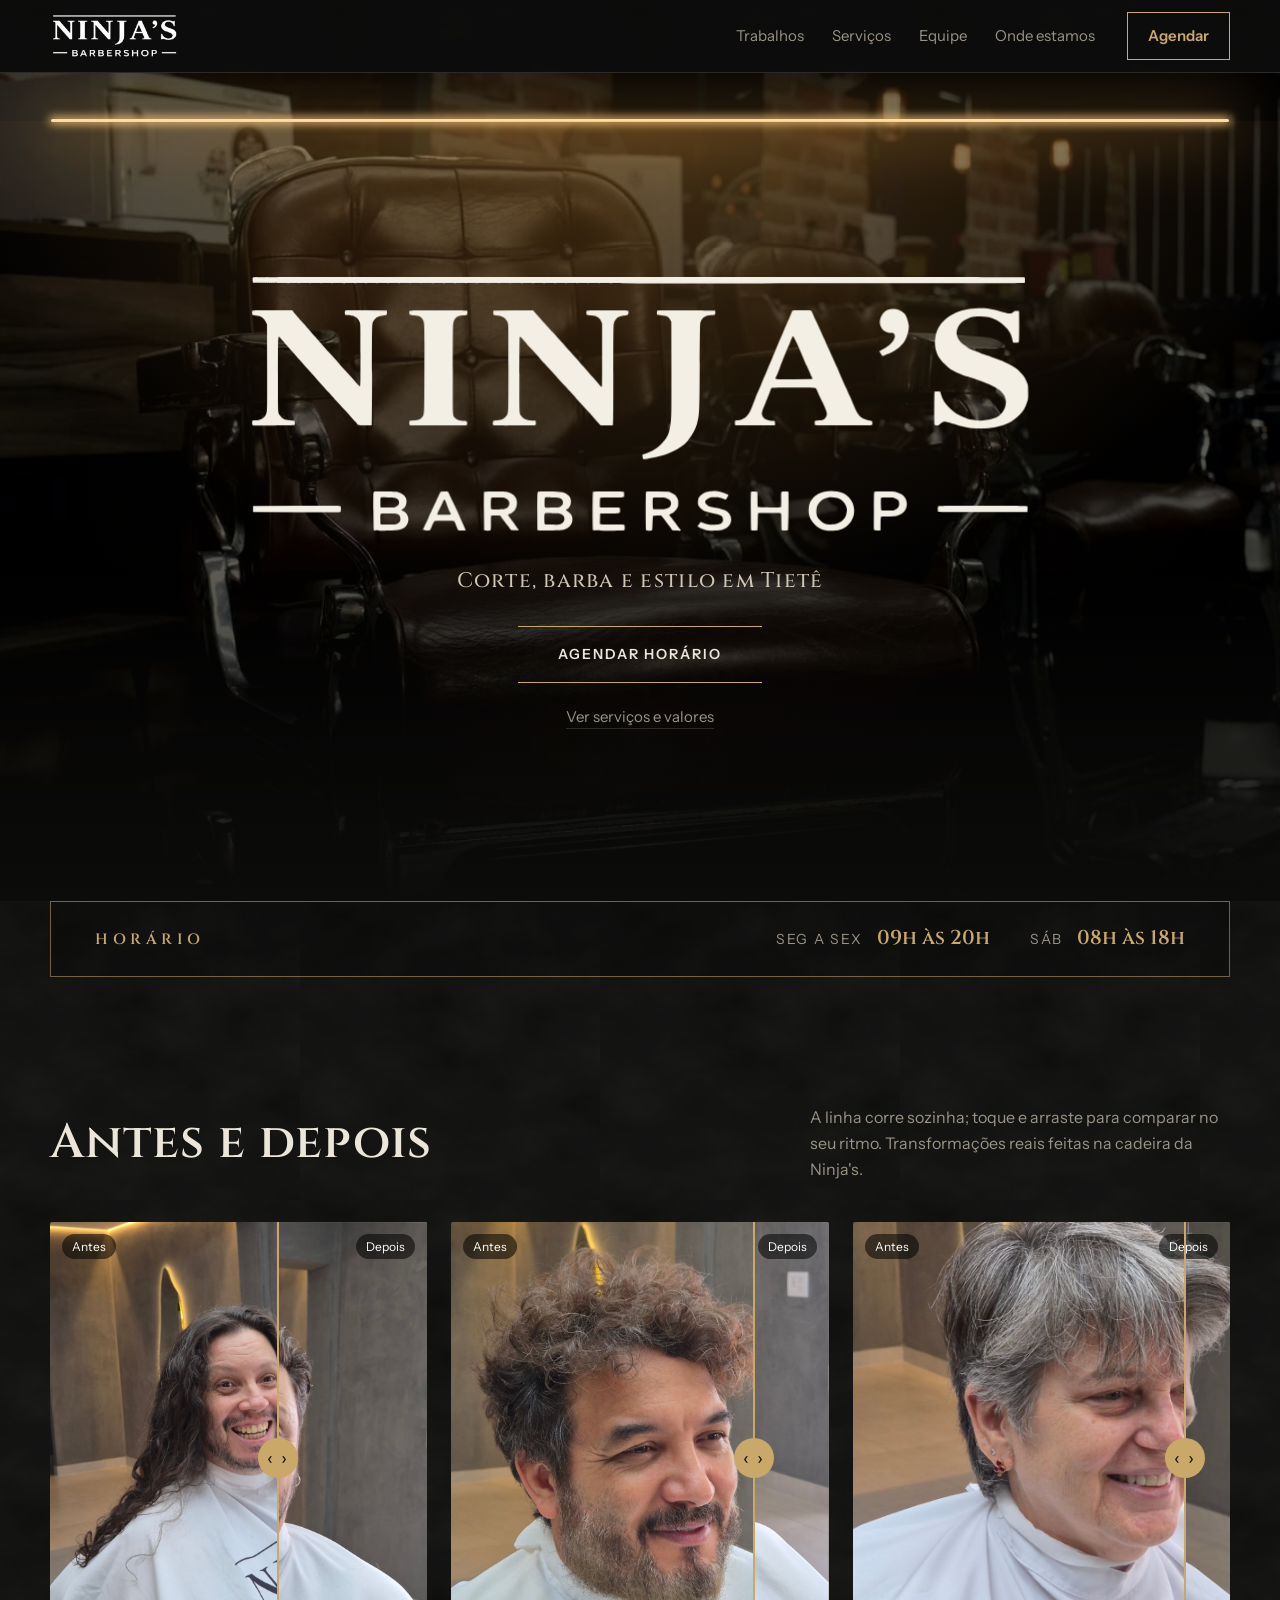
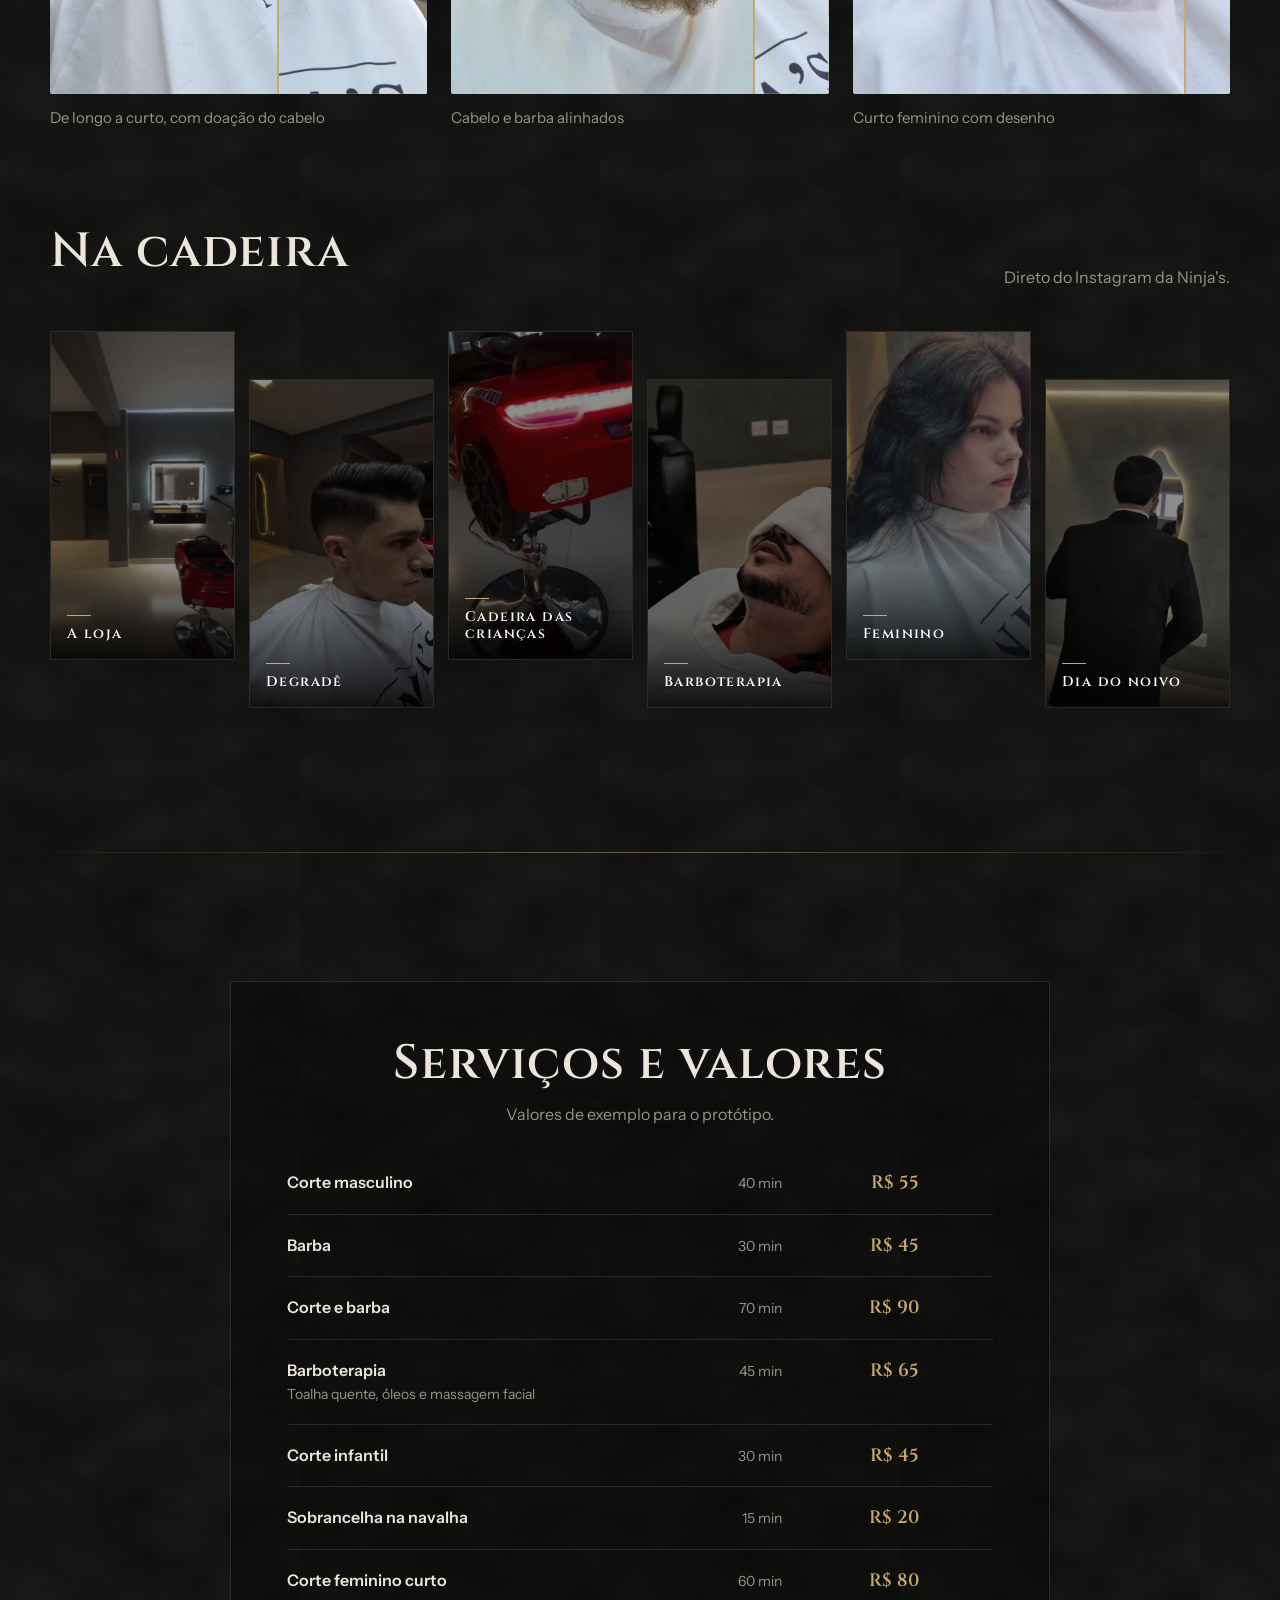
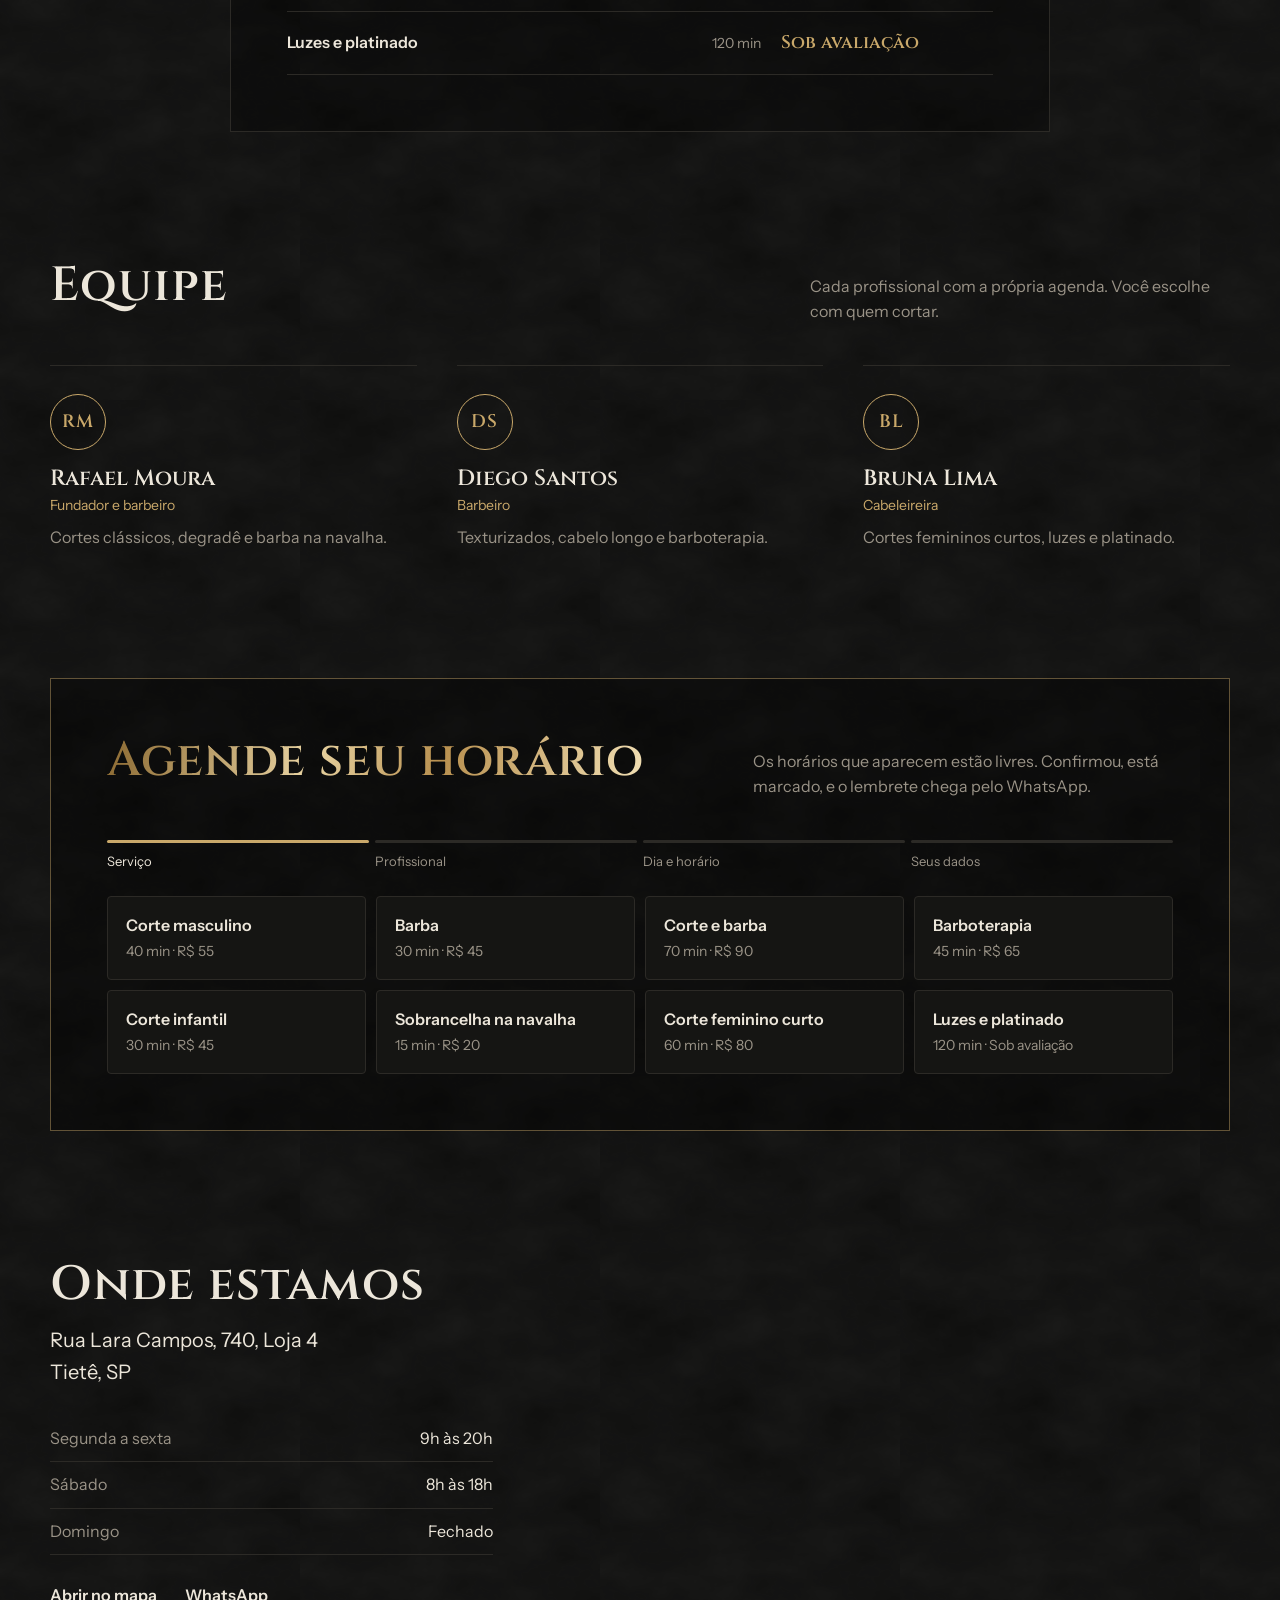
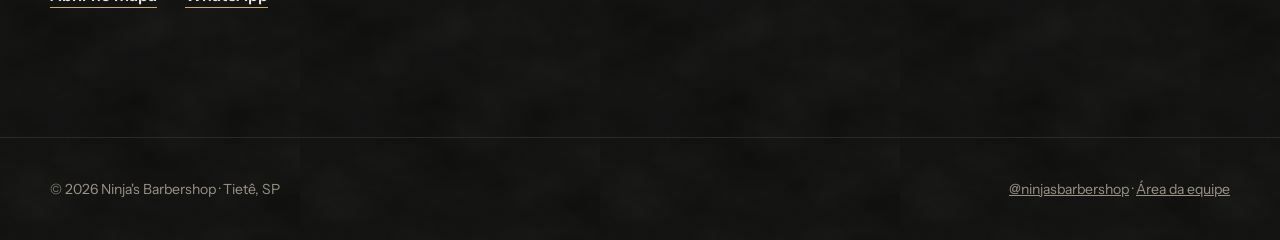
==== mockup-ninjas.html @ 884d4027 "renomeia para mockup-ninjas Co-Authored-By: Claude Opus 5.5 <noreply@anthropic.com>" ====
<!doctype html>
<html lang="pt-BR">
<head>
<meta charset="utf-8">
<meta name="viewport" content="width=device-width, initial-scale=1">
<meta name="robots" content="noindex">
<title>Mockup Ninja's</title>
<link rel="preconnect" href="https://fonts.googleapis.com">
<link rel="preconnect" href="https://fonts.gstatic.com" crossorigin>
<link href="https://fonts.googleapis.com/css2?family=Cinzel:wght@500;600;700&family=Instrument+Sans:wght@400;500;600&display=swap" rel="stylesheet">
<link rel="stylesheet" href="base.css">
<style>
  :root {
    --bg: #0c0c0b; --fg: #ece6da; --mudo: #9a9387; --linha: #2c2a26; --card: #151513; --sel: #2a2418;
    --acc: #c9a86a; --sobre-acc: #14110b; --barra: rgb(12 12 11 / .9);
    --f-titulo: 'Cinzel', serif; --f-corpo: 'Instrument Sans', system-ui, sans-serif;
    --raio: 4px; --raio-btn: 2px; --raio-foto: 2px;
    --ouro: linear-gradient(100deg, #8c6a32 0%, #e8d3a2 38%, #b8904f 62%, #f1dfb4 100%);
  }
  body {
    background:
      radial-gradient(1200px 600px at 80% -10%, rgb(201 168 106 / .08), transparent 60%),
      url("data:image/svg+xml,%3Csvg xmlns='http://www.w3.org/2000/svg' width='300' height='300'%3E%3Cfilter id='n'%3E%3CfeTurbulence type='fractalNoise' baseFrequency='.012 .02' numOctaves='5' seed='4'/%3E%3CfeColorMatrix values='0 0 0 0 .5 0 0 0 0 .5 0 0 0 0 .5 0 0 0 .09 0'/%3E%3C/filter%3E%3Crect width='100%25' height='100%25' filter='url(%23n)'/%3E%3C/svg%3E"),
      var(--bg);
  }
  .dourado { background: var(--ouro); -webkit-background-clip: text; background-clip: text; color: transparent; }
  h2 { font: 600 clamp(30px, 4.4vw, 48px)/1.1 var(--f-titulo); margin: 0 0 12px; letter-spacing: .02em; }
  .sec { padding: clamp(72px, 10vw, 128px) 0; }
  .sec-topo { display: flex; flex-wrap: wrap; justify-content: space-between; align-items: end; gap: 12px 40px; margin-bottom: 40px; }
  .sec-topo p { margin: 0; max-width: 420px; color: var(--mudo); }
  .fio { height: 1px; background: linear-gradient(90deg, transparent, var(--acc), transparent); opacity: .5; border: 0; margin: 0; }

  /* topo */
  .topo { position: sticky; top: 0; z-index: 40; background: rgb(12 12 11 / .82); backdrop-filter: blur(14px); border-bottom: 1px solid var(--linha); }
  .topo .wrap { display: flex; align-items: center; gap: 32px; height: 72px; }
  .logo img { display: block; width: 130px; height: auto; }
  .menu { display: flex; gap: 28px; margin-left: auto; font-size: 15px; }
  .menu a { text-decoration: none; color: var(--mudo); transition: color .2s; }
  .menu a:hover { color: var(--fg); }
  .cta { padding: 11px 20px; border: 1px solid var(--acc); color: var(--acc); text-decoration: none; font-weight: 600; font-size: 15px; transition: background .2s, color .2s; }
  .cta:hover { background: var(--acc); color: var(--sobre-acc); }
  @media (max-width: 860px) { .menu { display: none; } .topo .cta { margin-left: auto; } }

  /* hero: as luzes da loja acendem e o logo se monta */
  .botoes { display: flex; flex-wrap: wrap; align-items: center; gap: 28px; }
  .btn { font-weight: 600; text-decoration: none; }
  .btn-linha { color: var(--fg); text-decoration: underline; text-decoration-color: var(--acc); text-underline-offset: 6px; }
  .hero { position: relative; isolation: isolate; overflow: hidden; min-height: min(calc(100svh - 72px), 860px); display: grid; place-items: center; text-align: center; padding: 120px 0 90px; }
  .hero::after { content: ''; position: absolute; inset: auto 0 0; height: 40%; z-index: -1; background: linear-gradient(transparent, var(--bg)); }
  /* video de fundo (cinemagraph): escurece, aproxima devagar, logo por cima */
  .hero-video { position: absolute; inset: 0; z-index: -3; width: 100%; height: 100%; object-fit: cover; object-position: 30% 50%; filter: brightness(.42) sepia(.25); animation: video-entra 2.4s ease-out both, aproxima 24s ease-in-out infinite alternate; }
  .hero::before { content: ''; position: absolute; inset: 0; z-index: -2; background: radial-gradient(60% 55% at 50% 48%, rgb(12 9 6 / .55), transparent 75%); }
  @keyframes video-entra { from { opacity: 0; } }
  @keyframes aproxima { to { transform: scale(1.08); } }
  .led { position: absolute; inset: 0; z-index: -2; animation: acende 1.5s linear .2s both; }
  .led::before { content: ''; position: absolute; left: 4%; right: 4%; top: 46px; height: 3px; border-radius: 3px; background: #ffdca0; box-shadow: 0 0 10px 2px rgb(255 205 130 / .95), 0 0 70px 14px rgb(235 165 75 / .4); }
  .led::after { content: ''; position: absolute; inset: 48px 0 0; background: radial-gradient(70% 75% at 50% 0%, rgb(225 155 65 / .30), rgb(225 155 65 / .08) 55%, transparent 80%); }
  @keyframes acende { 0% { opacity: 0 } 8% { opacity: .9 } 12% { opacity: .1 } 20% { opacity: 1 } 24% { opacity: .3 } 32%, 100% { opacity: 1 } }
  .hero-logo { width: min(780px, 100%); margin: 0 auto; color: #f4efe5; }
  .hero-txt { margin: 34px auto 30px; font: 500 clamp(17px, 1.8vw, 21px)/1.4 var(--f-titulo); letter-spacing: .06em; color: #cfc6b6; }
  .hero-cta { display: inline-flex; align-items: center; gap: 12px; padding: 16px 40px; border-block: 1px solid var(--acc); color: var(--fg); font-weight: 600; letter-spacing: .14em; text-transform: uppercase; font-size: 14px; text-decoration: none; transition: color .2s, background .2s; }
  .hero-cta:hover { color: var(--acc); background: rgb(201 168 106 / .06); }
  .hero-cta svg { display: none; }
  .hero-mais { display: block; width: max-content; margin: 22px auto 0; color: var(--mudo); font-size: 15px; text-decoration: underline; text-underline-offset: 6px; text-decoration-color: var(--linha); }

  /* logo vetorial animado (paths gerados em logo-anim.js) */
  .logo-anim { display: block; width: 100%; height: auto; overflow: visible; }
  .logo-anim path { transform-box: fill-box; animation-duration: .9s; animation-timing-function: cubic-bezier(.2, .7, .2, 1); animation-fill-mode: both; }
  .la-linha { transform-origin: center; animation-name: la-abre; animation-delay: .8s; animation-duration: 1.1s; }
  .la-l1 { animation-name: la-desce; animation-delay: calc(1.2s + var(--i) * .08s); }
  .la-traco { transform-origin: calc(100% - var(--i) * 100%) 50%; animation-name: la-abre; animation-delay: 1.85s; }
  .la-l2 { animation-name: la-surge; animation-delay: calc(1.95s + var(--i) * .04s); }
  .la-depois { animation: la-surge .8s cubic-bezier(.2, .7, .2, 1) 2.4s both; }
  @keyframes la-abre { from { transform: scaleX(0); } }
  @keyframes la-desce { from { opacity: 0; transform: translateY(-35%); } }
  @keyframes la-surge { from { opacity: 0; transform: translateY(14px); } }
  @media (prefers-reduced-motion: reduce) { .logo-anim path, .la-depois, .led, .hero-video { animation: none !important; } .reel { opacity: 1; transform: none; } }

  /* faixa de horário, como o quadro do post de inauguração */
  .quadro { border: 1px solid rgb(201 168 106 / .55); padding: 26px clamp(20px, 4vw, 44px); display: flex; flex-wrap: wrap; align-items: center; justify-content: space-between; gap: 18px 40px; background: rgb(0 0 0 / .25); }
  .quadro h3 { margin: 0; font: 600 15px/1 var(--f-titulo); letter-spacing: .3em; color: var(--acc); }
  .quadro dl { display: flex; flex-wrap: wrap; gap: 10px 40px; }
  .quadro dl div { display: flex; gap: 14px; align-items: baseline; }
  .quadro dt { font-size: 14px; letter-spacing: .12em; }
  .quadro dd { font: 600 20px/1 var(--f-titulo); color: var(--acc); }

  .grade-ad { display: grid; gap: 24px; grid-template-columns: repeat(auto-fit, minmax(260px, 1fr)); }
  /* reels do Instagram: sobem em sequência ao entrar na tela; o que está visível toca e acende */
  .reels { display: grid; grid-auto-flow: column; grid-auto-columns: clamp(210px, 62vw, 270px); gap: 14px; overflow-x: auto; scroll-snap-type: x mandatory; padding: 6px max(16px, (100vw - 1180px) / 2) 24px; scroll-padding-inline: max(16px, (100vw - 1180px) / 2); scrollbar-width: none; }
  .reel { position: relative; aspect-ratio: 9 / 16; overflow: hidden; scroll-snap-align: start; border: 1px solid var(--linha); color: #fff; text-decoration: none; opacity: 0; transform: translateY(56px); transition: opacity .8s ease, transform 1s cubic-bezier(.2, .7, .2, 1); transition-delay: calc(var(--i) * .12s); }
  .reels.visto .reel { opacity: 1; transform: none; }
  .reel video { width: 100%; height: 100%; object-fit: cover; filter: brightness(.55) saturate(.8); transform: scale(1.08); transition: filter .6s, transform 1.4s cubic-bezier(.2, .7, .2, 1); }
  .reel.ativo video, .reel:hover video { filter: none; transform: scale(1); }
  .reel span { position: absolute; inset: auto 0 0; padding: 48px 16px 16px; background: linear-gradient(transparent, rgb(0 0 0 / .8)); font: 600 14px/1.2 var(--f-titulo); letter-spacing: .1em; }
  .reel span::before { content: ''; display: block; width: 24px; height: 1px; margin-bottom: 10px; background: var(--acc); transition: width .7s cubic-bezier(.2, .7, .2, 1); }
  .reel.ativo span::before, .reel:hover span::before { width: 64px; }
  .reels-dica { color: var(--mudo); font-size: 14px; }
  @media (min-width: 1000px) {
    .reels { grid-auto-flow: row; grid-template-columns: repeat(6, 1fr); width: min(1180px, 100% - 32px); margin-inline: auto; padding: 0 0 64px; overflow: visible; }
    .reel:nth-child(even) { translate: 0 48px; }
    .reels-dica { display: none; }
  }

  .tabela-precos { max-width: 820px; margin-inline: auto; border: 1px solid var(--linha); padding: clamp(24px, 5vw, 56px); background: rgb(0 0 0 / .3); }
  .tabela-precos h2 { text-align: center; }
  .tabela-precos > p { text-align: center; color: var(--mudo); margin: 0 0 24px; }
  .svc-preco { font: 600 18px/1 var(--f-titulo); color: var(--acc); }

  .equipe { display: grid; gap: 40px; grid-template-columns: repeat(auto-fit, minmax(240px, 1fr)); }
  .eq-card { padding-top: 28px; border-top: 1px solid var(--linha); }

  .caixa-agenda { border: 1px solid rgb(201 168 106 / .45); padding: clamp(24px, 5vw, 56px); background: rgb(0 0 0 / .35); }
  .contato { display: grid; grid-template-columns: .8fr 1.2fr; gap: clamp(32px, 6vw, 72px); }
  .contato address { font-style: normal; font-size: 20px; margin: 8px 0 28px; }
  .contato iframe { width: 100%; height: 100%; min-height: 340px; border: 0; filter: grayscale(1) invert(.9) contrast(.85); }
  @media (max-width: 860px) { .contato { grid-template-columns: 1fr; } }
  .rodape { padding: 40px 0; border-top: 1px solid var(--linha); color: var(--mudo); font-size: 14px; }
  .rodape .wrap { display: flex; flex-wrap: wrap; justify-content: space-between; gap: 12px; }

  /* celular: a mesma linguagem do desktop, em coluna */
  @media (max-width: 760px) {
    .hero { min-height: calc(100svh - 72px); padding: 96px 0 72px; }
    .hero-video { object-position: 22% 50%; }
    .led::before { top: 28px; left: 8%; right: 8%; }
    .led::after { top: 30px; }
    .hero-txt { margin: 26px auto 30px; font-size: 16px; }
    .hero-cta { padding: 16px 30px; }
    .quadro { padding: 22px; }
    .quadro dl { gap: 10px 28px; }
    .sec { padding: 64px 0; }
    .tabela-precos, .caixa-agenda { padding: 24px 18px; }
  }
</style>
</head>
<body>
<header class="topo">
  <div class="wrap">
    <a class="logo" href="#" aria-label="Ninja's Barbershop"><img src="fotos/logo-branco.png" alt=""></a>
    <nav class="menu" aria-label="Seções">
      <a href="#trabalhos">Trabalhos</a><a href="#servicos">Serviços</a><a href="#equipe">Equipe</a><a href="#contato">Onde estamos</a>
    </nav>
    <a class="cta" href="#agenda">Agendar</a>
  </div>
</header>

<main>
  <section class="hero">
    <video class="hero-video" src="fotos/hero-loja.mp4" poster="fotos/hero-loja.jpg" autoplay muted loop playsinline aria-hidden="true"></video>
    <div class="led" aria-hidden="true"></div>
    <div class="wrap">
      <h1 class="hero-logo" data-logo-anim>Ninja's Barbershop</h1>
      <p class="hero-txt la-depois">Corte, barba e estilo em Tietê</p>
      <a class="hero-cta la-depois" href="#agenda">
        <svg width="22" height="22" viewBox="0 0 24 24" fill="none" stroke="currentColor" stroke-width="1.6" aria-hidden="true"><rect x="3.5" y="5" width="17" height="15" rx="3"/><path d="M3.5 10h17M8 3v4M16 3v4"/></svg>
        <span>Agendar horário</span>
        <svg width="18" height="18" viewBox="0 0 24 24" fill="none" stroke="currentColor" stroke-width="1.8" aria-hidden="true"><path d="m9 6 6 6-6 6"/></svg>
      </a>
      <a class="hero-mais la-depois" href="#servicos">Ver serviços e valores</a>
    </div>
  </section>

  <div class="wrap">
    <div class="quadro">
      <h3>HORÁRIO</h3>
      <dl><div><dt>SEG A SEX</dt><dd>09h às 20h</dd></div><div><dt>SÁB</dt><dd>08h às 18h</dd></div></dl>
    </div>
  </div>

  <section class="sec" id="trabalhos">
    <div class="wrap">
      <div class="sec-topo"><h2>Antes e depois</h2><p>A linha corre sozinha; toque e arraste para comparar no seu ritmo. Transformações reais feitas na cadeira da Ninja's.</p></div>
      <div class="grade-ad" data-antes-depois></div>
      <div class="sec-topo" style="margin-top:96px"><h2>Na cadeira</h2><p>Direto do Instagram da Ninja's. <span class="reels-dica">Deslize para ver mais.</span></p></div>
    </div>
    <div class="reels" data-reels>
      <a class="reel" style="--i:0" href="https://www.instagram.com/ninjasbarbershop/reels/" target="_blank" rel="noopener"><video src="fotos/reels/loja.mp4" poster="fotos/reels/loja.jpg" muted loop playsinline preload="metadata"></video><span>A loja</span></a>
      <a class="reel" style="--i:1" href="https://www.instagram.com/ninjasbarbershop/reels/" target="_blank" rel="noopener"><video src="fotos/reels/degrade.mp4" poster="fotos/reels/degrade.jpg" muted loop playsinline preload="metadata"></video><span>Degradê</span></a>
      <a class="reel" style="--i:2" href="https://www.instagram.com/ninjasbarbershop/reels/" target="_blank" rel="noopener"><video src="fotos/reels/carrinho.mp4" poster="fotos/reels/carrinho.jpg" muted loop playsinline preload="metadata"></video><span>Cadeira das crianças</span></a>
      <a class="reel" style="--i:3" href="https://www.instagram.com/ninjasbarbershop/reels/" target="_blank" rel="noopener"><video src="fotos/reels/toalha.mp4" poster="fotos/reels/toalha.jpg" muted loop playsinline preload="metadata"></video><span>Barboterapia</span></a>
      <a class="reel" style="--i:4" href="https://www.instagram.com/ninjasbarbershop/reels/" target="_blank" rel="noopener"><video src="fotos/reels/cabelo.mp4" poster="fotos/reels/cabelo.jpg" muted loop playsinline preload="metadata"></video><span>Feminino</span></a>
      <a class="reel" style="--i:5" href="https://www.instagram.com/ninjasbarbershop/reels/" target="_blank" rel="noopener"><video src="fotos/reels/noivo.mp4" poster="fotos/reels/noivo.jpg" muted loop playsinline preload="metadata"></video><span>Dia do noivo</span></a>
    </div>
  </section>

  <hr class="fio">

  <section class="sec" id="servicos">
    <div class="wrap">
      <div class="tabela-precos">
        <h2>Serviços e valores</h2>
        <p>Valores de exemplo para o protótipo.</p>
        <div data-servicos></div>
      </div>
    </div>
  </section>

  <section class="sec" id="equipe" style="padding-top:0">
    <div class="wrap">
      <div class="sec-topo"><h2>Equipe</h2><p>Cada profissional com a própria agenda. Você escolhe com quem cortar.</p></div>
      <div class="equipe" data-equipe></div>
    </div>
  </section>

  <section class="sec" id="agenda" style="padding-top:0">
    <div class="wrap">
      <div class="caixa-agenda">
        <div class="sec-topo"><h2 class="dourado">Agende seu horário</h2><p>Os horários que aparecem estão livres. Confirmou, está marcado, e o lembrete chega pelo WhatsApp.</p></div>
        <div id="agenda-app"></div>
      </div>
    </div>
  </section>

  <section class="sec" id="contato" style="padding-top:0">
    <div class="wrap contato">
      <div>
        <h2>Onde estamos</h2>
        <address>Rua Lara Campos, 740, Loja 4<br>Tietê, SP</address>
        <dl data-horario></dl>
        <div class="botoes" style="margin-top:28px"><a class="btn btn-linha" data-mapa href="#">Abrir no mapa</a><a class="btn btn-linha" data-zap href="#">WhatsApp</a></div>
      </div>
      <iframe data-mapa-embed title="Mapa da Ninja's Barbershop" loading="lazy"></iframe>
    </div>
  </section>
</main>

<footer class="rodape"><div class="wrap"><span>© <span data-ano></span> Ninja's Barbershop · Tietê, SP</span><span><a href="https://www.instagram.com/ninjasbarbershop" target="_blank" rel="noopener">@ninjasbarbershop</a> · <a href="painel.html">Área da equipe</a></span></div></footer>
<nav class="barra-cel" aria-label="Ações rápidas"><a href="#agenda">Agendar</a><a data-zap href="#">WhatsApp</a></nav>

<script src="dados.js"></script>
<script src="app.js"></script>
<script src="logo-anim.js"></script>
<script>
  // Reels: entram em sequência quando a faixa aparece; só toca o vídeo que está na tela.
  (function () {
    var faixa = document.querySelector('[data-reels]');
    var parado = matchMedia('(prefers-reduced-motion: reduce)').matches;
    new IntersectionObserver(function (es, o) { if (es[0].isIntersecting) { faixa.classList.add('visto'); o.disconnect(); } }, { threshold: .15 }).observe(faixa);
    var io = new IntersectionObserver(function (es) {
      es.forEach(function (e) {
        var v = e.target.querySelector('video');
        e.target.classList.toggle('ativo', e.isIntersecting);
        if (e.isIntersecting && !parado) v.play().catch(function () {}); else v.pause();
      });
    }, { threshold: .7 });
    faixa.querySelectorAll('.reel').forEach(function (r) { io.observe(r); });
  })();
</script>
</body>
</html>
---- base.css ----
/* Componentes comuns. Cada direção define os tokens em :root e desenha o resto. */
*, *::before, *::after { box-sizing: border-box; }
html { scroll-behavior: smooth; -webkit-text-size-adjust: 100%; }
body { margin: 0; background: var(--bg); color: var(--fg); font: 400 16px/1.6 var(--f-corpo); }
img { display: block; max-width: 100%; }
a { color: inherit; }
button, input { font: inherit; color: inherit; }
:focus-visible { outline: 2px solid var(--acc); outline-offset: 3px; }
.wrap { width: min(1180px, 100% - 32px); margin-inline: auto; }
.mudo { color: var(--mudo); }

/* serviços */
.svc { list-style: none; margin: 0; padding: 0; }
.svc li { display: grid; grid-template-columns: 1fr auto auto; align-items: baseline; gap: 4px 20px; padding: 18px 0; border-bottom: 1px solid var(--linha); }
.svc-nome { font-weight: 600; }
.svc-nome small { display: block; font-weight: 400; color: var(--mudo); font-size: 14px; }
.svc-min { color: var(--mudo); font-size: 14px; }
.svc-preco { font-variant-numeric: tabular-nums; min-width: 6.5em; text-align: right; }
.svc-agendar { grid-column: 1 / -1; justify-self: start; background: none; border: 0; padding: 0; color: var(--acc); font-size: 14px; cursor: pointer; text-decoration: underline; text-underline-offset: 4px; }
@media (min-width: 720px) {
  .svc li { grid-template-columns: 1fr auto auto auto; }
  .svc-agendar { grid-column: auto; opacity: 0; transition: opacity .2s; }
  .svc li:hover .svc-agendar, .svc-agendar:focus-visible { opacity: 1; }
}

/* equipe */
.eq-mono { display: inline-grid; place-items: center; width: 56px; height: 56px; border-radius: 50%; border: 1px solid var(--acc); color: var(--acc); font: 600 18px/1 var(--f-titulo); letter-spacing: .04em; flex: none; }
.eq-card h3 { margin: 16px 0 2px; font: 600 22px/1.2 var(--f-titulo); }
.eq-papel { margin: 0 0 8px; color: var(--acc); font-size: 14px; }
.eq-card p:last-child { margin: 0; color: var(--mudo); }

/* galeria */
.gal-item { margin: 0; position: relative; overflow: hidden; border-radius: var(--raio-foto); }
.gal-item img { width: 100%; height: 100%; object-fit: cover; transition: transform .6s ease; }
.gal-item:hover img { transform: scale(1.04); }
.gal-item figcaption { position: absolute; inset: auto 0 0; padding: 32px 14px 12px; font-size: 14px; color: #fff; background: linear-gradient(transparent, rgb(0 0 0 / .7)); }

/* antes e depois */
.ad-item { margin: 0; }
.ad { position: relative; aspect-ratio: 4 / 5; overflow: hidden; border-radius: var(--raio-foto); user-select: none; }
.ad img { position: absolute; inset: 0; width: 100%; height: 100%; object-fit: cover; }
.ad-depois { clip-path: inset(0 0 0 var(--x)); }
.ad-linha { position: absolute; top: 0; bottom: 0; left: var(--x); width: 2px; margin-left: -1px; background: var(--acc); pointer-events: none; }
.ad-linha::after { content: '‹ ›'; position: absolute; top: 50%; left: 50%; translate: -50% -50%; width: 40px; height: 40px; display: grid; place-items: center; border-radius: 50%; background: var(--acc); color: var(--sobre-acc); font-size: 18px; letter-spacing: 2px; }
.ad input { position: absolute; inset: 0; width: 100%; height: 100%; margin: 0; opacity: 0; cursor: ew-resize; }
.ad-tag { position: absolute; top: 12px; padding: 3px 10px; border-radius: 99px; font-size: 12px; background: rgb(0 0 0 / .55); color: #fff; pointer-events: none; }
.ad-tag-a { left: 12px; } .ad-tag-d { right: 12px; }
.ad-item figcaption { margin-top: 12px; color: var(--mudo); font-size: 15px; }

/* horário */
dl { margin: 0; }
[data-horario] div, .ag-resumo div { display: flex; justify-content: space-between; gap: 16px; padding: 10px 0; border-bottom: 1px solid var(--linha); }
dt { color: var(--mudo); } dd { margin: 0; text-align: right; }

/* agenda */
#agenda-app { scroll-margin-top: 90px; }
.ag-passos { list-style: none; display: flex; gap: 6px; margin: 0 0 24px; padding: 0; counter-reset: p; }
.ag-passos li { flex: 1; display: flex; flex-direction: column; gap: 8px; font-size: 13px; color: var(--mudo); }
.ag-passos li::before { content: ''; height: 3px; border-radius: 3px; background: var(--linha); }
.ag-passos li.on, .ag-passos li.ok { color: var(--fg); }
.ag-passos li.on::before, .ag-passos li.ok::before { background: var(--acc); }
.ag-passos span { display: none; }
@media (max-width: 520px) { .ag-passos li:not(.on) { font-size: 0; } }
.ag-voltar { background: none; border: 0; padding: 0; margin-bottom: 16px; color: var(--mudo); cursor: pointer; font-size: 14px; }
.ag-voltar::before { content: '← '; }
.ag-lista { display: grid; gap: 10px; grid-template-columns: repeat(auto-fill, minmax(230px, 1fr)); }
.ag-opt { display: flex; flex-direction: column; align-items: flex-start; gap: 2px; text-align: left; padding: 16px 18px; background: var(--card); border: 1px solid var(--linha); border-radius: var(--raio); cursor: pointer; transition: border-color .2s, background .2s; }
.ag-opt:has(.eq-mono) { display: grid; grid-template-columns: auto 1fr; column-gap: 14px; align-items: center; }
.ag-opt:has(.eq-mono) .eq-mono { grid-row: span 2; width: 44px; height: 44px; font-size: 15px; }
.ag-opt b { font-weight: 600; }
.ag-opt span:not(.eq-mono) { color: var(--mudo); font-size: 14px; }
.ag-opt:hover, .ag-dia:hover, .ag-hora:hover { border-color: var(--acc); }
.ag-opt.sel, .ag-dia.sel, .ag-hora.sel { border-color: var(--acc); background: var(--sel); }
.ag-dias { display: flex; gap: 8px; overflow-x: auto; padding-bottom: 8px; margin-bottom: 18px; scrollbar-width: thin; }
.ag-dia { flex: none; display: flex; flex-direction: column; align-items: center; width: 64px; padding: 10px 0; background: var(--card); border: 1px solid var(--linha); border-radius: var(--raio); cursor: pointer; }
.ag-dia b { font: 600 22px/1.2 var(--f-titulo); }
.ag-dia small { font-size: 12px; color: var(--mudo); }
.ag-horas { display: grid; gap: 8px; grid-template-columns: repeat(auto-fill, minmax(78px, 1fr)); }
.ag-hora { padding: 10px 0; background: var(--card); border: 1px solid var(--linha); border-radius: var(--raio); cursor: pointer; font-variant-numeric: tabular-nums; }
.ag-vazio, .ag-aviso p { color: var(--mudo); }
.ag-form { display: grid; gap: 16px; max-width: 460px; margin-top: 20px; }
.ag-form label { display: grid; gap: 6px; font-size: 14px; color: var(--mudo); }
.ag-form input:not([type=checkbox]) { padding: 13px 14px; background: var(--card); border: 1px solid var(--linha); border-radius: var(--raio); color: var(--fg); font-size: 16px; }
.ag-form input:focus { outline: none; border-color: var(--acc); }
.ag-check { display: flex !important; gap: 10px; align-items: flex-start; }
.ag-check input { accent-color: var(--acc); margin-top: 4px; }
.ag-resumo { max-width: 460px; }
.ag-btn { display: inline-block; justify-self: start; padding: 14px 26px; border: 1px solid var(--acc); border-radius: var(--raio-btn); background: var(--acc); color: var(--sobre-acc); font-weight: 600; text-decoration: none; cursor: pointer; }
.ag-btn-sec { background: transparent; color: var(--fg); margin-top: 24px; }
.ag-ok h3 { margin: 0 0 12px; font: 600 28px/1.2 var(--f-titulo); }
.ag-zap { max-width: 460px; margin-top: 28px; padding: 16px; border-radius: 18px; background: #0b141a; color: #e9edef; }
.ag-zap-topo { margin: 0 0 12px; font-weight: 600; font-size: 15px; }
.ag-zap-topo small { display: block; font-weight: 400; color: #8696a0; font-size: 12px; }
.ag-msg { margin: 0 0 8px; padding: 8px 12px; max-width: 92%; border-radius: 0 10px 10px 10px; background: #202c33; font-size: 14px; line-height: 1.45; }
.ag-quando { display: block; font-size: 11px; color: #53bdeb; margin-bottom: 2px; }

/* barra fixa no celular */
.barra-cel { position: fixed; inset: auto 0 0; z-index: 50; display: none; gap: 8px; padding: 10px 16px calc(10px + env(safe-area-inset-bottom)); background: var(--barra); border-top: 1px solid var(--linha); backdrop-filter: blur(12px); }
.barra-cel a { flex: 1; text-align: center; padding: 13px 0; border-radius: var(--raio-btn); font-weight: 600; text-decoration: none; }
.barra-cel a:first-child { background: var(--acc); color: var(--sobre-acc); }
.barra-cel a:last-child { border: 1px solid var(--linha); }
@media (max-width: 760px) { .barra-cel { display: flex; } body { padding-bottom: 76px; } }
@media (prefers-reduced-motion: reduce) { html { scroll-behavior: auto; } * { transition: none !important; } }
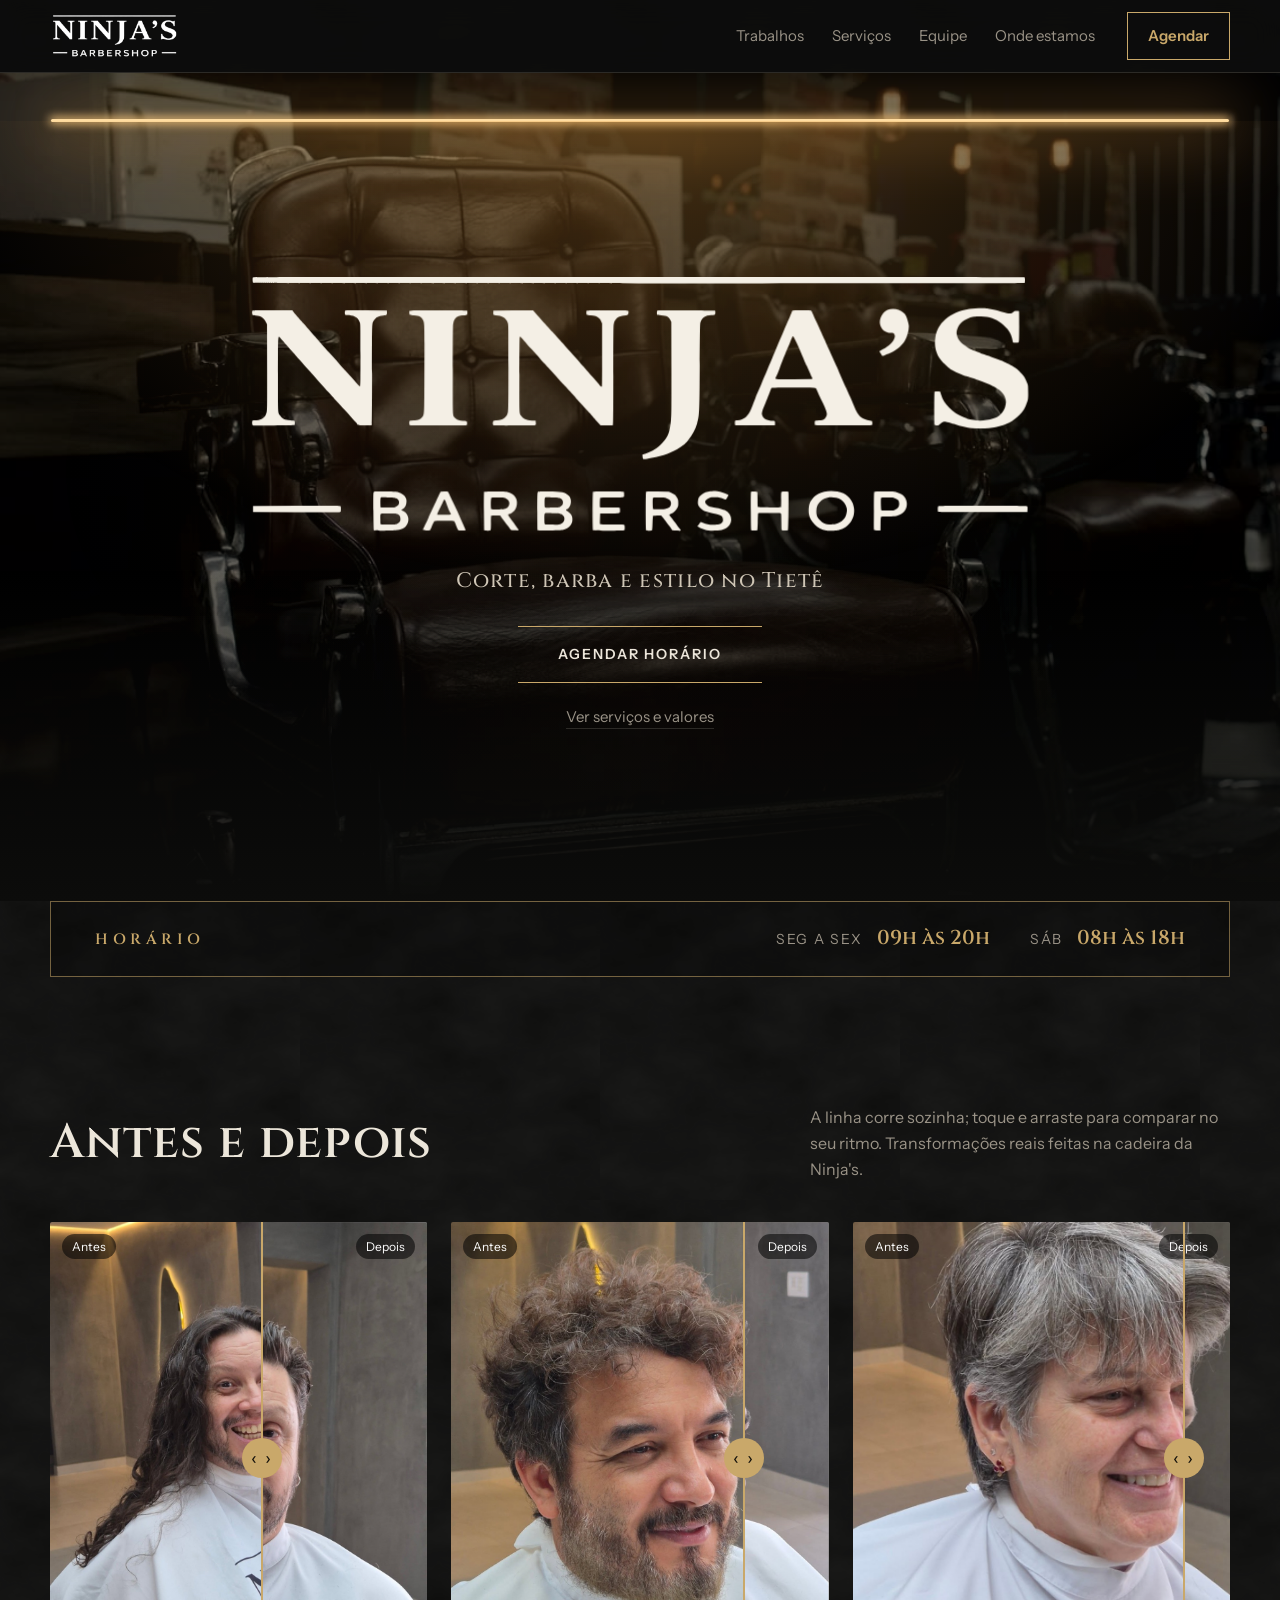
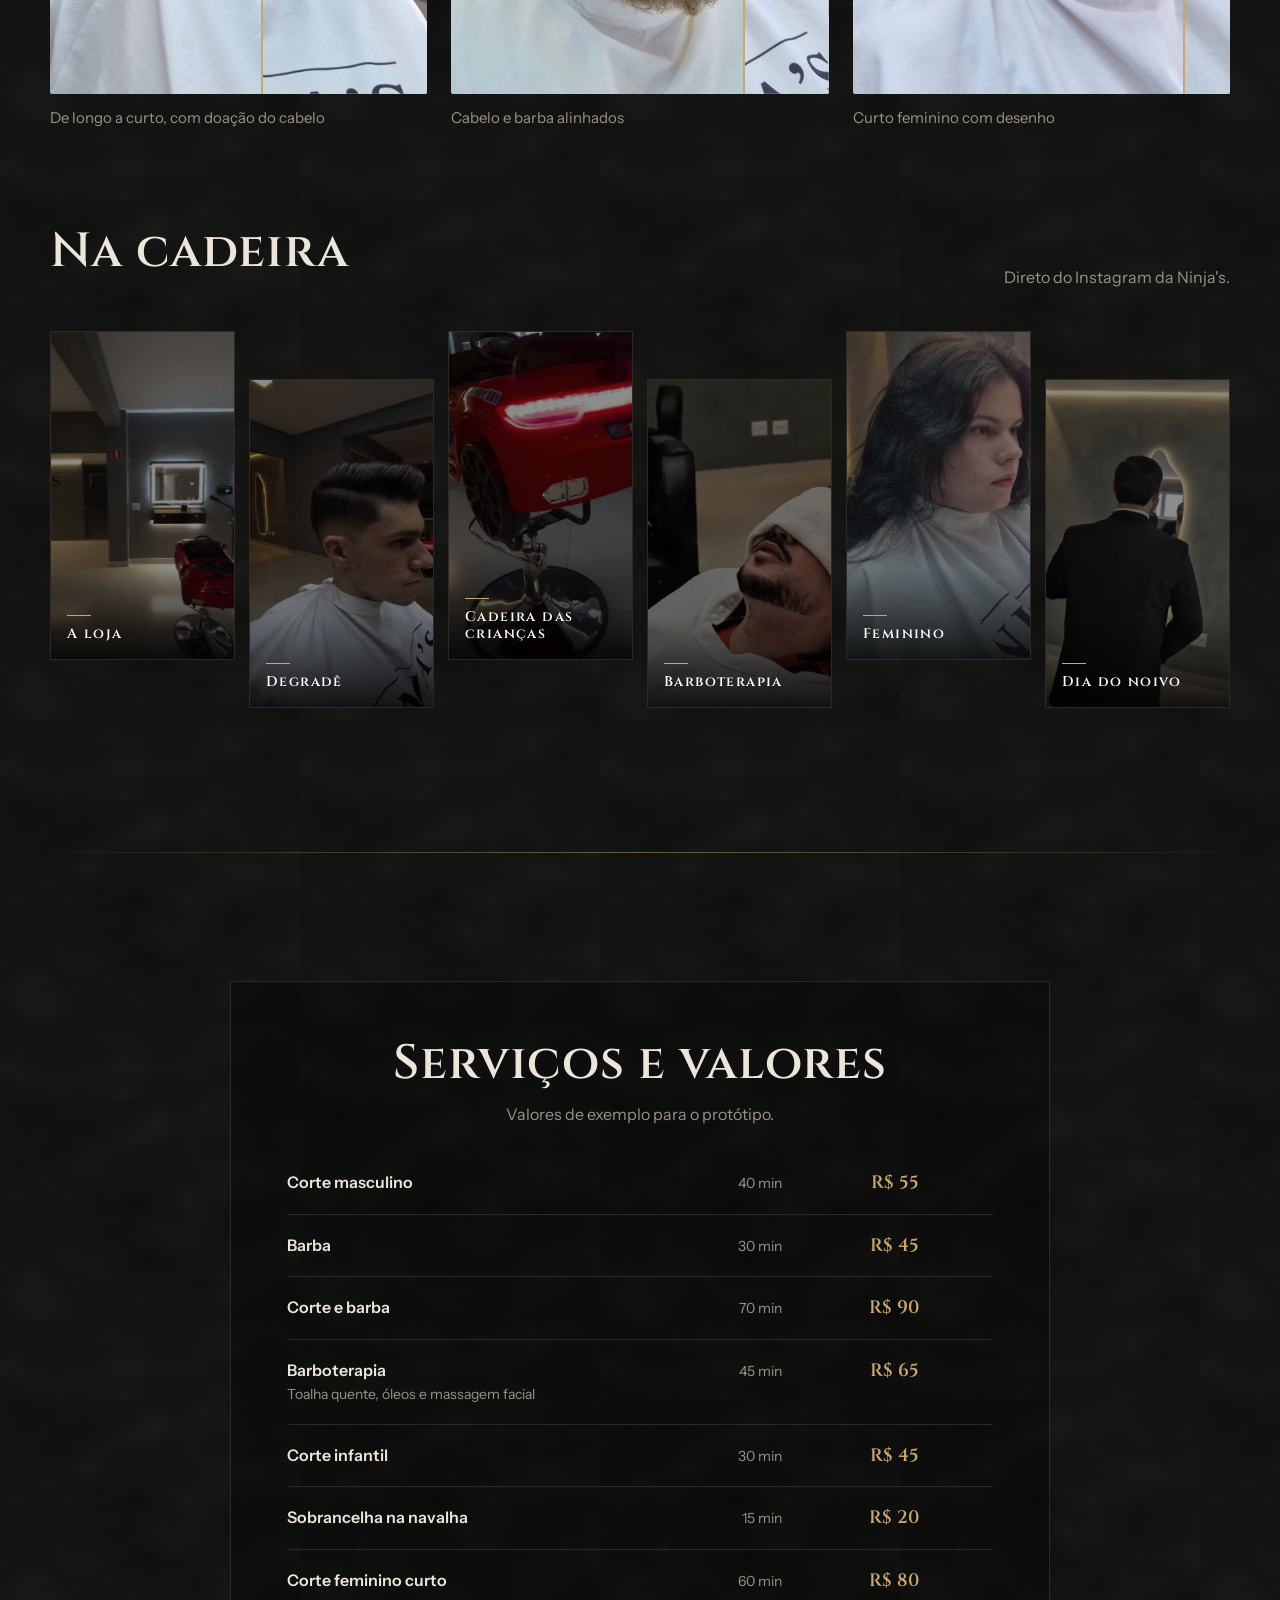
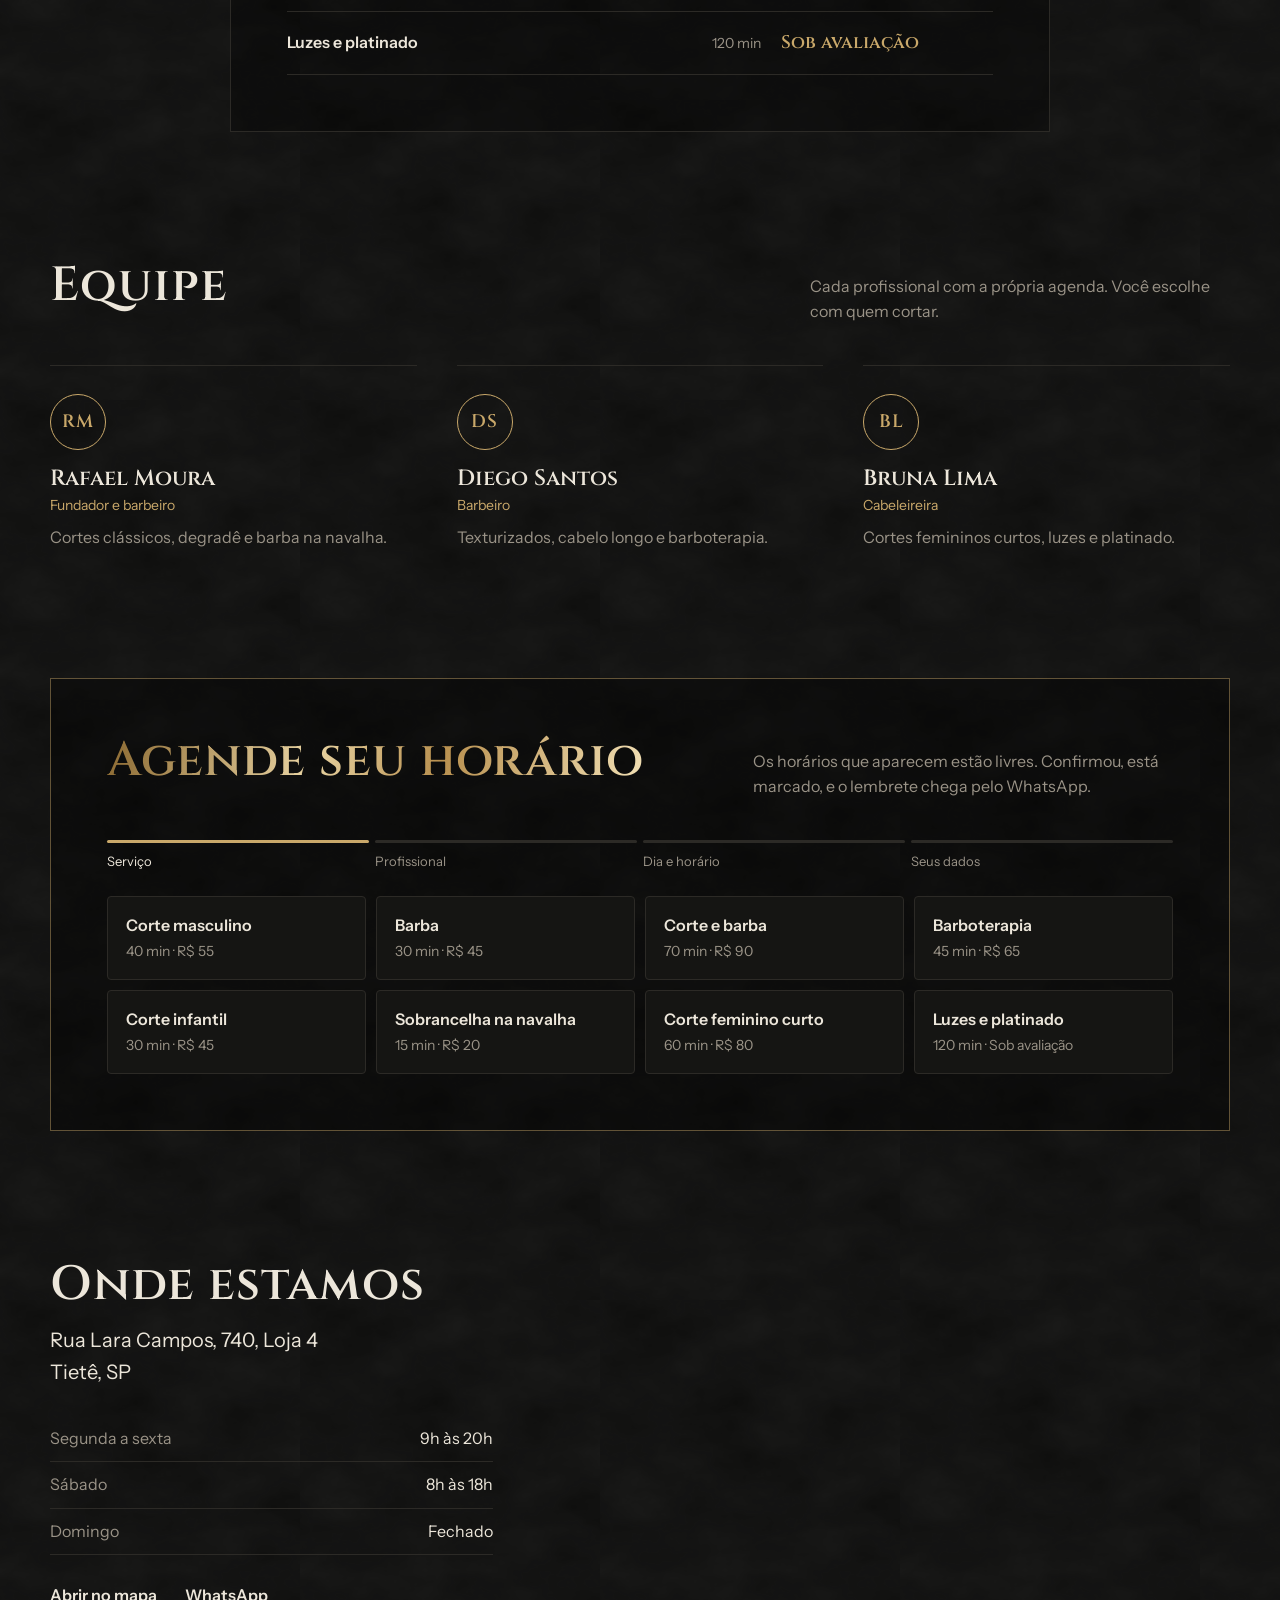
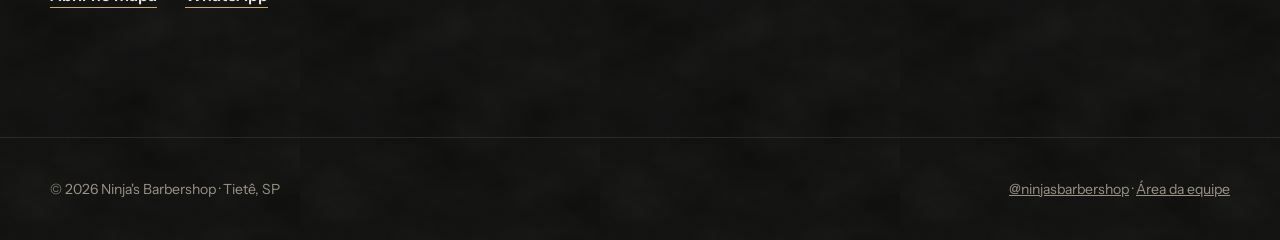
==== commit 726f568e: "texto: no Tietê Co-Authored-By: Claude Opus 5.5 <noreply@anthropic.com>" ====
--- a/mockup-ninjas.html
+++ b/mockup-ninjas.html
@@ -149,7 +149,7 @@
     <div class="led" aria-hidden="true"></div>
     <div class="wrap">
       <h1 class="hero-logo" data-logo-anim>Ninja's Barbershop</h1>
-      <p class="hero-txt la-depois">Corte, barba e estilo em Tietê</p>
+      <p class="hero-txt la-depois">Corte, barba e estilo no Tietê</p>
       <a class="hero-cta la-depois" href="#agenda">
         <svg width="22" height="22" viewBox="0 0 24 24" fill="none" stroke="currentColor" stroke-width="1.6" aria-hidden="true"><rect x="3.5" y="5" width="17" height="15" rx="3"/><path d="M3.5 10h17M8 3v4M16 3v4"/></svg>
         <span>Agendar horário</span>
--- a/base.css
+++ b/base.css
@@ -37,12 +37,12 @@
 
 /* antes e depois */
 .ad-item { margin: 0; }
-.ad { position: relative; aspect-ratio: 4 / 5; overflow: hidden; border-radius: var(--raio-foto); user-select: none; }
+.ad { position: relative; aspect-ratio: 4 / 5; overflow: hidden; border-radius: var(--raio-foto); user-select: none; touch-action: pan-y; cursor: ew-resize; }
 .ad img { position: absolute; inset: 0; width: 100%; height: 100%; object-fit: cover; }
 .ad-depois { clip-path: inset(0 0 0 var(--x)); }
 .ad-linha { position: absolute; top: 0; bottom: 0; left: var(--x); width: 2px; margin-left: -1px; background: var(--acc); pointer-events: none; }
 .ad-linha::after { content: '‹ ›'; position: absolute; top: 50%; left: 50%; translate: -50% -50%; width: 40px; height: 40px; display: grid; place-items: center; border-radius: 50%; background: var(--acc); color: var(--sobre-acc); font-size: 18px; letter-spacing: 2px; }
-.ad input { position: absolute; inset: 0; width: 100%; height: 100%; margin: 0; opacity: 0; cursor: ew-resize; }
+.ad input { position: absolute; inset: 0; width: 100%; height: 100%; margin: 0; opacity: 0; pointer-events: none; }
 .ad-tag { position: absolute; top: 12px; padding: 3px 10px; border-radius: 99px; font-size: 12px; background: rgb(0 0 0 / .55); color: #fff; pointer-events: none; }
 .ad-tag-a { left: 12px; } .ad-tag-d { right: 12px; }
 .ad-item figcaption { margin-top: 12px; color: var(--mudo); font-size: 15px; }
